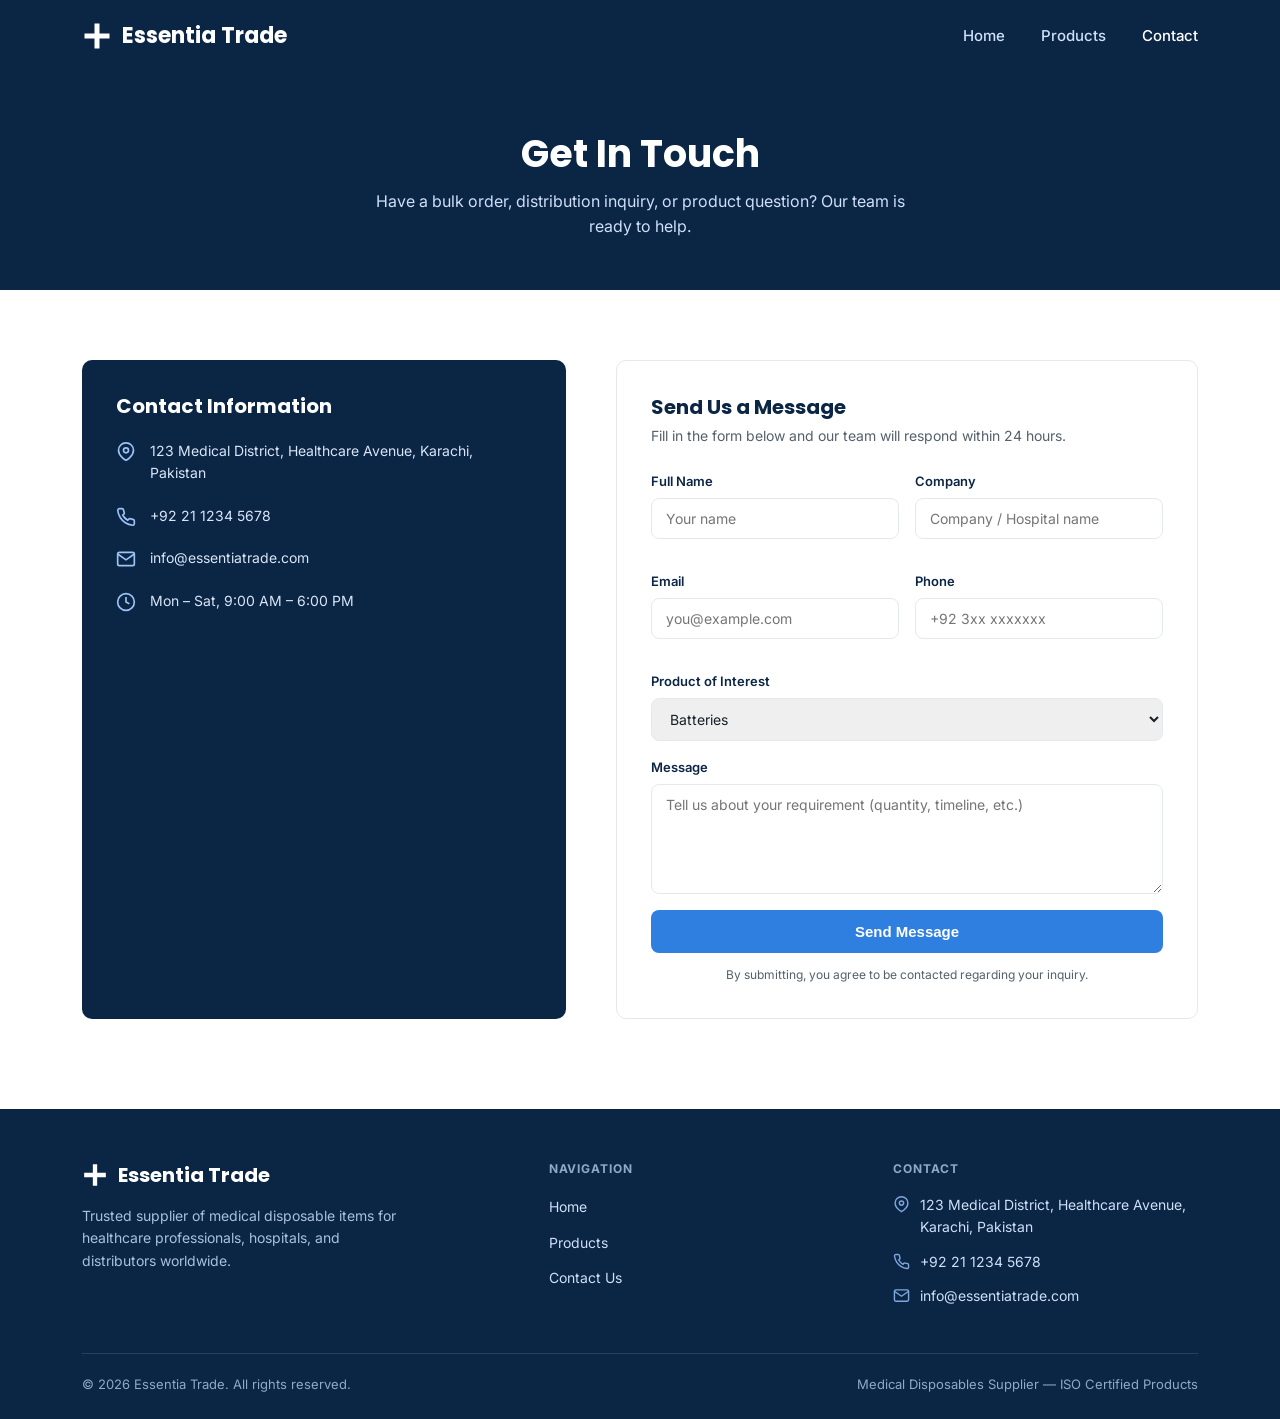
==== contact.html @ 896a2178 "Add files via upload" ====
<!DOCTYPE html>
<html lang="en">
<head>
<meta charset="UTF-8">
<meta name="viewport" content="width=device-width, initial-scale=1.0">
<title>Contact | Essentia Trade</title>
<link rel="preconnect" href="https://fonts.googleapis.com">
<link href="https://fonts.googleapis.com/css2?family=Poppins:wght@600;700&family=Inter:wght@400;500;600;700&display=swap" rel="stylesheet">
<link rel="stylesheet" href="style.css">
</head>
<body>

<header>
  <div class="nav-wrap">
    <a href="index.html" class="logo">
      <svg viewBox="0 0 24 24" fill="currentColor"><path d="M10 2h4v8h8v4h-8v8h-4v-8H2v-4h8V2z"/></svg>
      Essentia Trade
    </a>
    <button class="nav-toggle" id="navToggle" aria-label="Menu">&#9776;</button>
    <nav>
      <ul id="navList">
        <li><a href="index.html">Home</a></li>
        <li><a href="products.html">Products</a></li>
        <li><a href="contact.html" class="active">Contact</a></li>
      </ul>
    </nav>
  </div>
</header>

<section class="page-hero">
  <div class="container">
    <h1>Get In Touch</h1>
    <p>Have a bulk order, distribution inquiry, or product question? Our team is ready to help.</p>
  </div>
</section>

<section class="container">
  <div class="contact-wrap">

    <div class="contact-info-card">
      <h3>Contact Information</h3>
      <div class="contact-row">
        <svg viewBox="0 0 24 24" fill="none" stroke="currentColor" stroke-width="2"><path d="M21 10c0 7-9 12-9 12s-9-5-9-12a9 9 0 0118 0z"/><circle cx="12" cy="10" r="3"/></svg>
        <span>123 Medical District, Healthcare Avenue, Karachi, Pakistan</span>
      </div>
      <div class="contact-row">
        <svg viewBox="0 0 24 24" fill="none" stroke="currentColor" stroke-width="2"><path d="M22 16.92v3a2 2 0 01-2.18 2 19.79 19.79 0 01-8.63-3.07 19.5 19.5 0 01-6-6 19.79 19.79 0 01-3.07-8.67A2 2 0 014.11 2h3a2 2 0 012 1.72c.13.96.36 1.9.7 2.81a2 2 0 01-.45 2.11L8.09 9.91a16 16 0 006 6l1.27-1.27a2 2 0 012.11-.45c.9.34 1.85.57 2.81.7A2 2 0 0122 16.92z"/></svg>
        <span>+92 21 1234 5678</span>
      </div>
      <div class="contact-row">
        <svg viewBox="0 0 24 24" fill="none" stroke="currentColor" stroke-width="2"><rect x="2" y="4" width="20" height="16" rx="2"/><path d="M22 6l-10 7L2 6"/></svg>
        <span>info@essentiatrade.com</span>
      </div>
      <div class="contact-row">
        <svg viewBox="0 0 24 24" fill="none" stroke="currentColor" stroke-width="2"><circle cx="12" cy="12" r="10"/><path d="M12 6v6l4 2"/></svg>
        <span>Mon &ndash; Sat, 9:00 AM &ndash; 6:00 PM</span>
      </div>
    </div>

    <div class="form-card">
      <h3>Send Us a Message</h3>
      <p>Fill in the form below and our team will respond within 24 hours.</p>
      <form id="contactForm">
        <div class="form-row">
          <div class="form-group">
            <label for="fname">Full Name</label>
            <input type="text" id="fname" name="fname" placeholder="Your name" required>
          </div>
          <div class="form-group">
            <label for="company">Company</label>
            <input type="text" id="company" name="company" placeholder="Company / Hospital name">
          </div>
        </div>
        <div class="form-row">
          <div class="form-group">
            <label for="email">Email</label>
            <input type="email" id="email" name="email" placeholder="you@example.com" required>
          </div>
          <div class="form-group">
            <label for="phone">Phone</label>
            <input type="tel" id="phone" name="phone" placeholder="+92 3xx xxxxxxx">
          </div>
        </div>
        <div class="form-group">
          <label for="product">Product of Interest</label>
          <select id="product" name="product">
            <option>Batteries</option>
            <option>CPR Mask</option>
            <option>Medical Disposable Filters</option>
            <option>Air Filters</option>
            <option>Other / Not sure</option>
          </select>
        </div>
        <div class="form-group">
          <label for="message">Message</label>
          <textarea id="message" name="message" placeholder="Tell us about your requirement (quantity, timeline, etc.)" required></textarea>
        </div>
        <button type="submit" class="submit-btn">Send Message</button>
        <p class="form-note">By submitting, you agree to be contacted regarding your inquiry.</p>
      </form>
    </div>

  </div>
</section>

<footer>
  <div class="container">
    <div class="footer-grid">
      <div>
        <div class="footer-logo">
          <svg viewBox="0 0 24 24" fill="currentColor"><path d="M10 2h4v8h8v4h-8v8h-4v-8H2v-4h8V2z"/></svg>
          Essentia Trade
        </div>
        <p>Trusted supplier of medical disposable items for healthcare professionals, hospitals, and distributors worldwide.</p>
      </div>
      <div>
        <h5>NAVIGATION</h5>
        <ul>
          <li><a href="index.html">Home</a></li>
          <li><a href="products.html">Products</a></li>
          <li><a href="contact.html">Contact Us</a></li>
        </ul>
      </div>
      <div>
        <h5>CONTACT</h5>
        <div class="footer-contact-row">
          <svg viewBox="0 0 24 24" fill="none" stroke="currentColor" stroke-width="2"><path d="M21 10c0 7-9 12-9 12s-9-5-9-12a9 9 0 0118 0z"/><circle cx="12" cy="10" r="3"/></svg>
          <span>123 Medical District, Healthcare Avenue, Karachi, Pakistan</span>
        </div>
        <div class="footer-contact-row">
          <svg viewBox="0 0 24 24" fill="none" stroke="currentColor" stroke-width="2"><path d="M22 16.92v3a2 2 0 01-2.18 2 19.79 19.79 0 01-8.63-3.07 19.5 19.5 0 01-6-6 19.79 19.79 0 01-3.07-8.67A2 2 0 014.11 2h3a2 2 0 012 1.72c.13.96.36 1.9.7 2.81a2 2 0 01-.45 2.11L8.09 9.91a16 16 0 006 6l1.27-1.27a2 2 0 012.11-.45c.9.34 1.85.57 2.81.7A2 2 0 0122 16.92z"/></svg>
          <span>+92 21 1234 5678</span>
        </div>
        <div class="footer-contact-row">
          <svg viewBox="0 0 24 24" fill="none" stroke="currentColor" stroke-width="2"><rect x="2" y="4" width="20" height="16" rx="2"/><path d="M22 6l-10 7L2 6"/></svg>
          <span>info@essentiatrade.com</span>
        </div>
      </div>
    </div>
    <div class="footer-bottom">
      <span>&copy; 2026 Essentia Trade. All rights reserved.</span>
      <span>Medical Disposables Supplier — ISO Certified Products</span>
    </div>
  </div>
</footer>

<script>
  document.getElementById('navToggle').addEventListener('click', function () {
    document.getElementById('navList').classList.toggle('open');
  });
  document.getElementById('contactForm').addEventListener('submit', function(e){
    e.preventDefault();
    alert('Thank you! Your message has been noted. (Connect this form to an email service like Formspree to receive submissions.)');
    this.reset();
  });
</script>
</body>
</html>
---- style.css ----
:root {
  --navy: #0b2545;
  --navy-2: #123a6b;
  --blue: #2f7fe0;
  --blue-light: #eaf2fd;
  --text-dark: #17202a;
  --text-mid: #55606b;
  --border: #e4e9ef;
  --white: #ffffff;
  --radius: 10px;
}

* { box-sizing: border-box; margin: 0; padding: 0; }

body {
  font-family: 'Inter', -apple-system, BlinkMacSystemFont, 'Segoe UI', sans-serif;
  color: var(--text-dark);
  line-height: 1.6;
  background: var(--white);
}

h1, h2, h3, h4 {
  font-family: 'Poppins', 'Inter', sans-serif;
  font-weight: 700;
  color: var(--navy);
  line-height: 1.2;
}

a { text-decoration: none; color: inherit; }
img, svg { display: block; max-width: 100%; }
.container { max-width: 1180px; margin: 0 auto; padding: 0 32px; }

/* ---------- Header ---------- */
header {
  background: var(--navy);
  position: sticky;
  top: 0;
  z-index: 100;
}
.nav-wrap {
  display: flex;
  align-items: center;
  justify-content: space-between;
  padding: 18px 32px;
  max-width: 1180px;
  margin: 0 auto;
}
.logo {
  display: flex;
  align-items: center;
  gap: 10px;
  color: var(--white);
  font-size: 22px;
  font-weight: 700;
  font-family: 'Poppins', sans-serif;
}
.logo svg { width: 30px; height: 30px; }
nav ul {
  display: flex;
  list-style: none;
  gap: 36px;
  align-items: center;
}
nav a {
  color: #cfe0f7;
  font-weight: 500;
  font-size: 15px;
  transition: color .2s;
}
nav a:hover, nav a.active { color: var(--white); }
.btn-quote {
  background: var(--blue);
  color: var(--white) !important;
  padding: 10px 20px;
  border-radius: 8px;
  font-weight: 600;
  font-size: 14px;
}
.btn-quote:hover { background: #2569c2; }

/* Mobile nav toggle */
.nav-toggle { display: none; background: none; border: none; color: var(--white); font-size: 26px; cursor: pointer; }

@media (max-width: 820px) {
  nav ul { display: none; }
  .nav-toggle { display: block; }
  nav ul.open {
    display: flex;
    flex-direction: column;
    position: absolute;
    top: 68px;
    left: 0;
    right: 0;
    background: var(--navy);
    padding: 20px 32px;
    gap: 18px;
  }
}

/* ---------- Hero ---------- */
.hero {
  position: relative;
  background: linear-gradient(135deg, rgba(11,37,69,.92), rgba(18,58,107,.85));
  padding: 100px 0 70px;
  overflow: hidden;
}
.hero::after {
  content: "";
  position: absolute;
  inset: 0;
  background: radial-gradient(circle at 80% 20%, rgba(47,127,224,.25), transparent 60%);
  pointer-events: none;
}
.hero-inner { position: relative; max-width: 720px; }
.eyebrow {
  display: inline-block;
  border: 1px solid rgba(255,255,255,.35);
  color: #cfe0f7;
  font-size: 12px;
  font-weight: 600;
  letter-spacing: .08em;
  padding: 6px 14px;
  border-radius: 6px;
  margin-bottom: 22px;
}
.hero h1 {
  color: var(--white);
  font-size: 46px;
  margin-bottom: 22px;
}
.hero p {
  color: #d9e6f7;
  font-size: 17px;
  max-width: 600px;
  margin-bottom: 32px;
}
.hero-ctas { display: flex; gap: 14px; flex-wrap: wrap; }
.btn-primary {
  background: var(--blue);
  color: var(--white);
  padding: 13px 26px;
  border-radius: 8px;
  font-weight: 600;
  font-size: 15px;
  display: inline-flex;
  align-items: center;
  gap: 8px;
}
.btn-primary:hover { background: #2569c2; }
.btn-secondary {
  background: transparent;
  border: 1px solid rgba(255,255,255,.4);
  color: var(--white);
  padding: 13px 26px;
  border-radius: 8px;
  font-weight: 600;
  font-size: 15px;
}
.btn-secondary:hover { background: rgba(255,255,255,.08); }

/* ---------- Stats bar ---------- */
.stats {
  background: var(--navy-2);
  padding: 40px 0;
}
.stats .container {
  display: grid;
  grid-template-columns: repeat(4, 1fr);
  text-align: center;
}
.stats .stat + .stat { border-left: 1px solid rgba(255,255,255,.15); }
.stats .num {
  color: var(--white);
  font-size: 30px;
  font-weight: 700;
  font-family: 'Poppins', sans-serif;
}
.stats .label { color: #b9cbe3; font-size: 14px; margin-top: 4px; }

.badges {
  background: var(--blue-light);
  padding: 20px 0;
}
.badges .container {
  display: flex;
  justify-content: center;
  gap: 44px;
  flex-wrap: wrap;
}
.badge { display: flex; align-items: center; gap: 8px; color: var(--navy); font-size: 14px; font-weight: 600; }
.badge svg { width: 18px; height: 18px; }

/* ---------- About / feature split ---------- */
.split {
  display: grid;
  grid-template-columns: 1fr 1fr;
  gap: 60px;
  padding: 90px 0;
  align-items: center;
}
.split .eyebrow-plain {
  color: var(--blue);
  font-weight: 700;
  font-size: 13px;
  letter-spacing: .08em;
  margin-bottom: 12px;
  display: block;
}
.split h2 { font-size: 32px; margin-bottom: 18px; }
.split p { color: var(--text-mid); margin-bottom: 16px; }

.feature-list { display: flex; flex-direction: column; gap: 16px; }
.feature-card {
  background: var(--blue-light);
  border-left: 3px solid var(--blue);
  border-radius: 8px;
  padding: 18px 20px;
  display: flex;
  gap: 14px;
}
.feature-card svg { flex-shrink: 0; width: 22px; height: 22px; color: var(--blue); margin-top: 2px; }
.feature-card h4 { font-size: 15px; margin-bottom: 4px; }
.feature-card p { color: var(--text-mid); font-size: 14px; margin: 0; }

/* ---------- Product grid (shared: home preview + products page) ---------- */
.section-head { text-align: center; max-width: 620px; margin: 0 auto 50px; }
.section-head .eyebrow-plain { color: var(--blue); font-weight: 700; font-size: 13px; letter-spacing: .08em; display: block; margin-bottom: 10px; }
.section-head h2 { font-size: 32px; }

.products-section { padding: 90px 0; background: #fafbfd; }
.product-grid {
  display: grid;
  grid-template-columns: repeat(4, 1fr);
  gap: 24px;
}
.product-card {
  background: var(--white);
  border: 1px solid var(--border);
  border-radius: var(--radius);
  overflow: hidden;
  transition: transform .2s, box-shadow .2s;
}
.product-card:hover { transform: translateY(-4px); box-shadow: 0 12px 30px rgba(11,37,69,.08); }
.product-icon-wrap {
  background: var(--blue-light);
  height: 160px;
  display: flex;
  align-items: center;
  justify-content: center;
}
.product-icon-wrap svg { width: 64px; height: 64px; color: var(--blue); }
.product-body { padding: 20px; }
.product-body h4 { font-size: 17px; margin-bottom: 8px; }
.product-body p { color: var(--text-mid); font-size: 14px; margin-bottom: 14px; }
.view-details { color: var(--blue); font-weight: 600; font-size: 14px; display: inline-flex; align-items: center; gap: 6px; }

.cta-center { text-align: center; margin-top: 44px; }
.btn-dark {
  background: var(--navy);
  color: var(--white);
  padding: 14px 28px;
  border-radius: 8px;
  font-weight: 600;
  font-size: 15px;
  display: inline-flex;
  gap: 8px;
  align-items: center;
}
.btn-dark:hover { background: #081a33; }

/* ---------- Products page specific ---------- */
.page-hero {
  background: var(--navy);
  padding: 60px 0 50px;
  text-align: center;
}
.page-hero h1 { color: var(--white); font-size: 38px; margin-bottom: 12px; }
.page-hero p { color: #cfe0f7; max-width: 560px; margin: 0 auto; }

.product-detail-card {
  background: var(--white);
  border: 1px solid var(--border);
  border-radius: var(--radius);
  padding: 26px;
  display: flex;
  gap: 20px;
  align-items: flex-start;
}
.product-detail-card .icon-box {
  background: var(--blue-light);
  border-radius: 8px;
  width: 72px;
  height: 72px;
  flex-shrink: 0;
  display: flex;
  align-items: center;
  justify-content: center;
}
.product-detail-card .icon-box svg { width: 38px; height: 38px; color: var(--blue); }
.product-detail-card h3 { font-size: 18px; margin-bottom: 6px; }
.product-detail-card p { color: var(--text-mid); font-size: 14px; margin-bottom: 10px; }
.spec-list { list-style: none; display: flex; flex-direction: column; gap: 5px; }
.spec-list li { font-size: 13px; color: var(--text-mid); display: flex; gap: 8px; }
.spec-list li::before { content: "\2713"; color: var(--blue); font-weight: 700; }

.detail-grid {
  display: grid;
  grid-template-columns: 1fr 1fr;
  gap: 24px;
  padding: 70px 0 90px;
}

/* ---------- Contact page ---------- */
.contact-wrap {
  display: grid;
  grid-template-columns: 1.1fr 1fr;
  gap: 50px;
  padding: 70px 0 90px;
}
.contact-info-card {
  background: var(--navy);
  border-radius: var(--radius);
  padding: 34px;
  color: var(--white);
}
.contact-info-card h3 { color: var(--white); font-size: 20px; margin-bottom: 22px; }
.contact-row { display: flex; gap: 14px; margin-bottom: 20px; align-items: flex-start; }
.contact-row svg { width: 20px; height: 20px; color: #9dc3f4; flex-shrink: 0; margin-top: 2px; }
.contact-row span { color: #d9e6f7; font-size: 14px; }

.form-card {
  background: var(--white);
  border: 1px solid var(--border);
  border-radius: var(--radius);
  padding: 34px;
}
.form-card h3 { font-size: 20px; margin-bottom: 6px; }
.form-card > p { color: var(--text-mid); font-size: 14px; margin-bottom: 24px; }
.form-row { display: grid; grid-template-columns: 1fr 1fr; gap: 16px; margin-bottom: 16px; }
.form-group { display: flex; flex-direction: column; gap: 6px; margin-bottom: 16px; }
.form-group label { font-size: 13px; font-weight: 600; color: var(--navy); }
.form-group input, .form-group textarea, .form-group select {
  border: 1px solid var(--border);
  border-radius: 8px;
  padding: 11px 14px;
  font-size: 14px;
  font-family: inherit;
  color: var(--text-dark);
}
.form-group input:focus, .form-group textarea:focus, .form-group select:focus {
  outline: none;
  border-color: var(--blue);
  box-shadow: 0 0 0 3px rgba(47,127,224,.15);
}
.form-group textarea { resize: vertical; min-height: 110px; }
.submit-btn {
  background: var(--blue);
  color: var(--white);
  border: none;
  padding: 13px 28px;
  border-radius: 8px;
  font-weight: 600;
  font-size: 15px;
  cursor: pointer;
  width: 100%;
}
.submit-btn:hover { background: #2569c2; }
.form-note { font-size: 12px; color: var(--text-mid); margin-top: 12px; text-align: center; }

/* ---------- Footer ---------- */
footer {
  background: var(--navy);
  color: #cfe0f7;
  padding: 50px 0 24px;
}
.footer-grid {
  display: grid;
  grid-template-columns: 1.4fr 1fr 1fr;
  gap: 40px;
  padding-bottom: 34px;
}
.footer-logo {
  display: flex;
  align-items: center;
  gap: 10px;
  color: var(--white);
  font-size: 20px;
  font-weight: 700;
  font-family: 'Poppins', sans-serif;
  margin-bottom: 14px;
}
.footer-logo svg { width: 26px; height: 26px; }
.footer-grid p { font-size: 14px; color: #a9c1de; max-width: 320px; }
.footer-grid h5 { color: #8fa9c9; font-size: 12px; letter-spacing: .08em; text-transform: uppercase; margin-bottom: 16px; }
.footer-grid ul { list-style: none; display: flex; flex-direction: column; gap: 10px; }
.footer-grid a { font-size: 14px; color: #cfe0f7; }
.footer-grid a:hover { color: var(--white); }
.footer-contact-row { display: flex; gap: 10px; font-size: 14px; margin-bottom: 12px; align-items: flex-start; }
.footer-contact-row svg { width: 17px; height: 17px; color: #7ea8dd; flex-shrink: 0; margin-top: 2px; }
.footer-bottom {
  border-top: 1px solid rgba(255,255,255,.12);
  padding-top: 20px;
  display: flex;
  justify-content: space-between;
  font-size: 13px;
  color: #8fa9c9;
  flex-wrap: wrap;
  gap: 10px;
}

@media (max-width: 900px) {
  .split, .detail-grid, .contact-wrap, .footer-grid { grid-template-columns: 1fr; }
  .product-grid { grid-template-columns: repeat(2, 1fr); }
  .stats .container { grid-template-columns: repeat(2, 1fr); row-gap: 24px; }
  .stats .stat:nth-child(3) { border-left: none; }
  .form-row { grid-template-columns: 1fr; }
  .hero h1 { font-size: 34px; }
}
@media (max-width: 520px) {
  .product-grid { grid-template-columns: 1fr; }
}
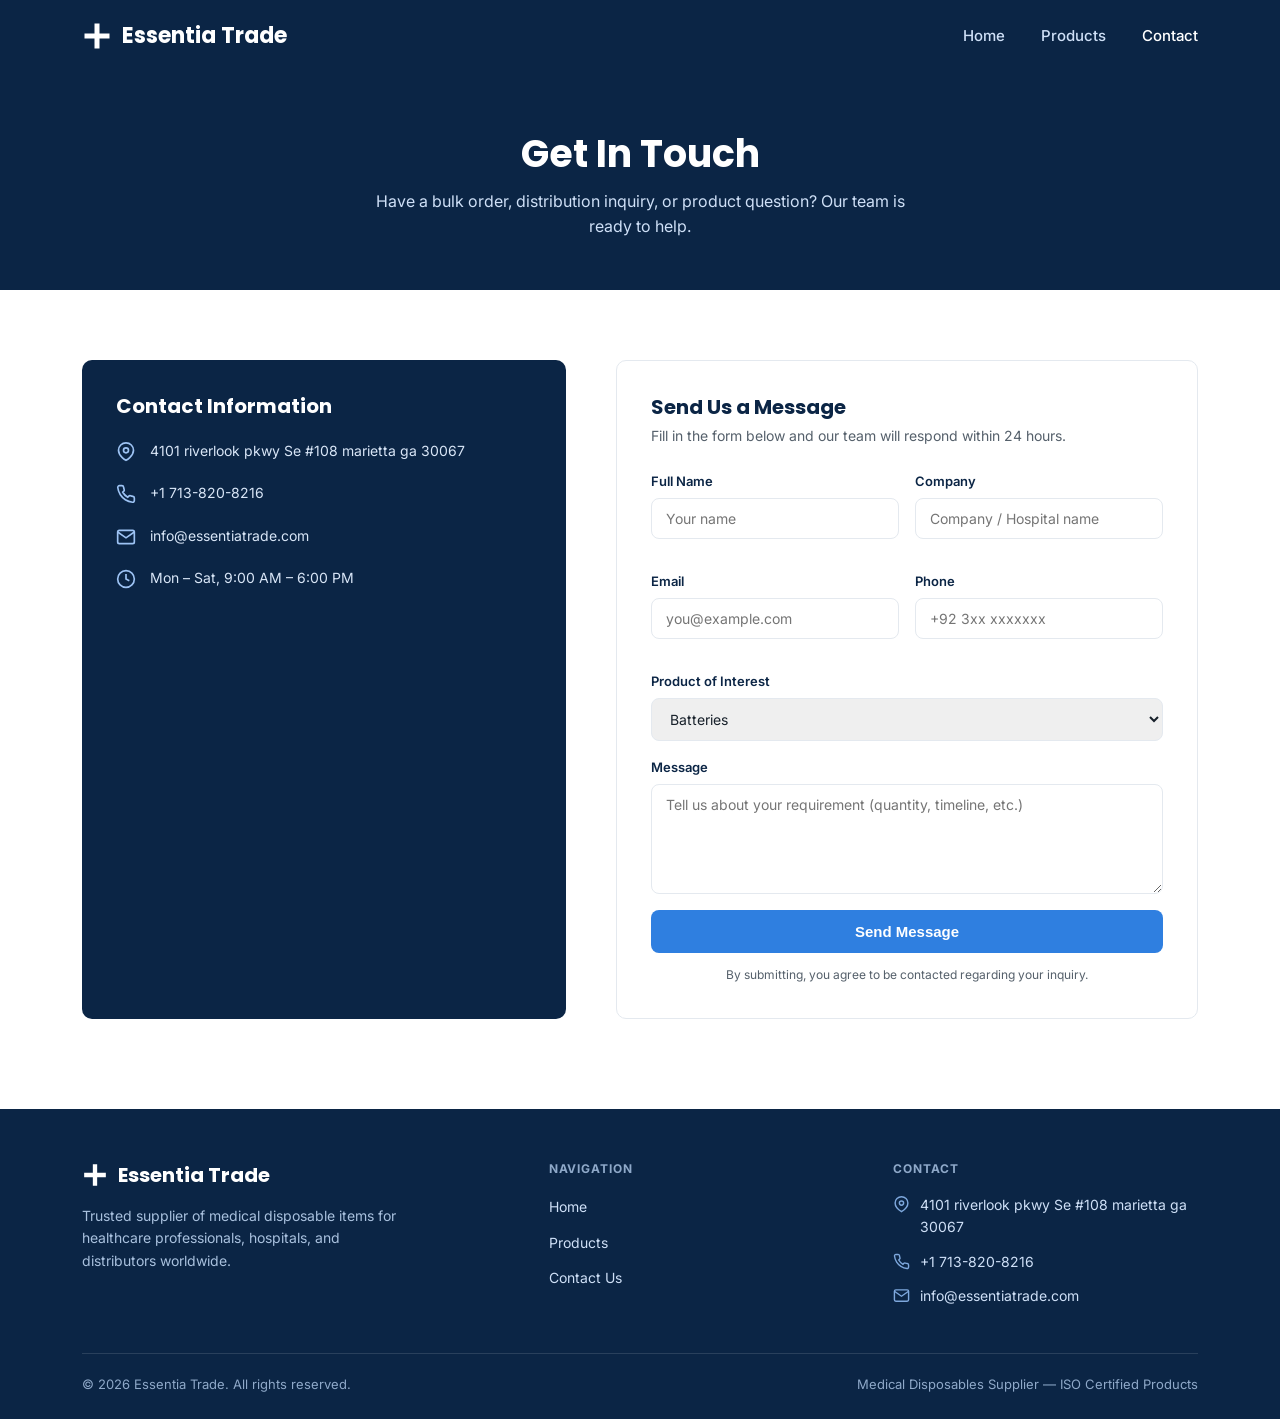
==== commit 4fd11715: "Update contact.html" ====
--- a/contact.html
+++ b/contact.html
@@ -41,11 +41,11 @@
       <h3>Contact Information</h3>
       <div class="contact-row">
         <svg viewBox="0 0 24 24" fill="none" stroke="currentColor" stroke-width="2"><path d="M21 10c0 7-9 12-9 12s-9-5-9-12a9 9 0 0118 0z"/><circle cx="12" cy="10" r="3"/></svg>
-        <span>123 Medical District, Healthcare Avenue, Karachi, Pakistan</span>
+        <span>4101 riverlook pkwy Se #108 marietta ga 30067</span>
       </div>
       <div class="contact-row">
         <svg viewBox="0 0 24 24" fill="none" stroke="currentColor" stroke-width="2"><path d="M22 16.92v3a2 2 0 01-2.18 2 19.79 19.79 0 01-8.63-3.07 19.5 19.5 0 01-6-6 19.79 19.79 0 01-3.07-8.67A2 2 0 014.11 2h3a2 2 0 012 1.72c.13.96.36 1.9.7 2.81a2 2 0 01-.45 2.11L8.09 9.91a16 16 0 006 6l1.27-1.27a2 2 0 012.11-.45c.9.34 1.85.57 2.81.7A2 2 0 0122 16.92z"/></svg>
-        <span>+92 21 1234 5678</span>
+        <span>+1 713-820-8216</span>
       </div>
       <div class="contact-row">
         <svg viewBox="0 0 24 24" fill="none" stroke="currentColor" stroke-width="2"><rect x="2" y="4" width="20" height="16" rx="2"/><path d="M22 6l-10 7L2 6"/></svg>
@@ -60,7 +60,7 @@
     <div class="form-card">
       <h3>Send Us a Message</h3>
       <p>Fill in the form below and our team will respond within 24 hours.</p>
-      <form id="contactForm">
+      <form id="contactForm" action="https://formspree.io/f/mdaqqqgq" method="POST">
         <div class="form-row">
           <div class="form-group">
             <label for="fname">Full Name</label>
@@ -125,11 +125,11 @@
         <h5>CONTACT</h5>
         <div class="footer-contact-row">
           <svg viewBox="0 0 24 24" fill="none" stroke="currentColor" stroke-width="2"><path d="M21 10c0 7-9 12-9 12s-9-5-9-12a9 9 0 0118 0z"/><circle cx="12" cy="10" r="3"/></svg>
-          <span>123 Medical District, Healthcare Avenue, Karachi, Pakistan</span>
+          <span>4101 riverlook pkwy Se #108 marietta ga 30067</span>
         </div>
         <div class="footer-contact-row">
           <svg viewBox="0 0 24 24" fill="none" stroke="currentColor" stroke-width="2"><path d="M22 16.92v3a2 2 0 01-2.18 2 19.79 19.79 0 01-8.63-3.07 19.5 19.5 0 01-6-6 19.79 19.79 0 01-3.07-8.67A2 2 0 014.11 2h3a2 2 0 012 1.72c.13.96.36 1.9.7 2.81a2 2 0 01-.45 2.11L8.09 9.91a16 16 0 006 6l1.27-1.27a2 2 0 012.11-.45c.9.34 1.85.57 2.81.7A2 2 0 0122 16.92z"/></svg>
-          <span>+92 21 1234 5678</span>
+          <span>+1 713-820-8216</span>
         </div>
         <div class="footer-contact-row">
           <svg viewBox="0 0 24 24" fill="none" stroke="currentColor" stroke-width="2"><rect x="2" y="4" width="20" height="16" rx="2"/><path d="M22 6l-10 7L2 6"/></svg>
@@ -150,8 +150,28 @@
   });
   document.getElementById('contactForm').addEventListener('submit', function(e){
     e.preventDefault();
-    alert('Thank you! Your message has been noted. (Connect this form to an email service like Formspree to receive submissions.)');
-    this.reset();
+    const form = this;
+    const btn = form.querySelector('.submit-btn');
+    const originalText = btn.textContent;
+    btn.textContent = 'Sending...';
+    btn.disabled = true;
+    fetch(form.action, {
+      method: 'POST',
+      body: new FormData(form),
+      headers: { 'Accept': 'application/json' }
+    }).then(response => {
+      if (response.ok) {
+        alert('Thank you! Your message has been sent — we will get back to you within 24 hours.');
+        form.reset();
+      } else {
+        alert('Something went wrong. Please try again or email us directly at info@essentiatrade.com.');
+      }
+    }).catch(() => {
+      alert('Something went wrong. Please try again or email us directly at info@essentiatrade.com.');
+    }).finally(() => {
+      btn.textContent = originalText;
+      btn.disabled = false;
+    });
   });
 </script>
 </body>
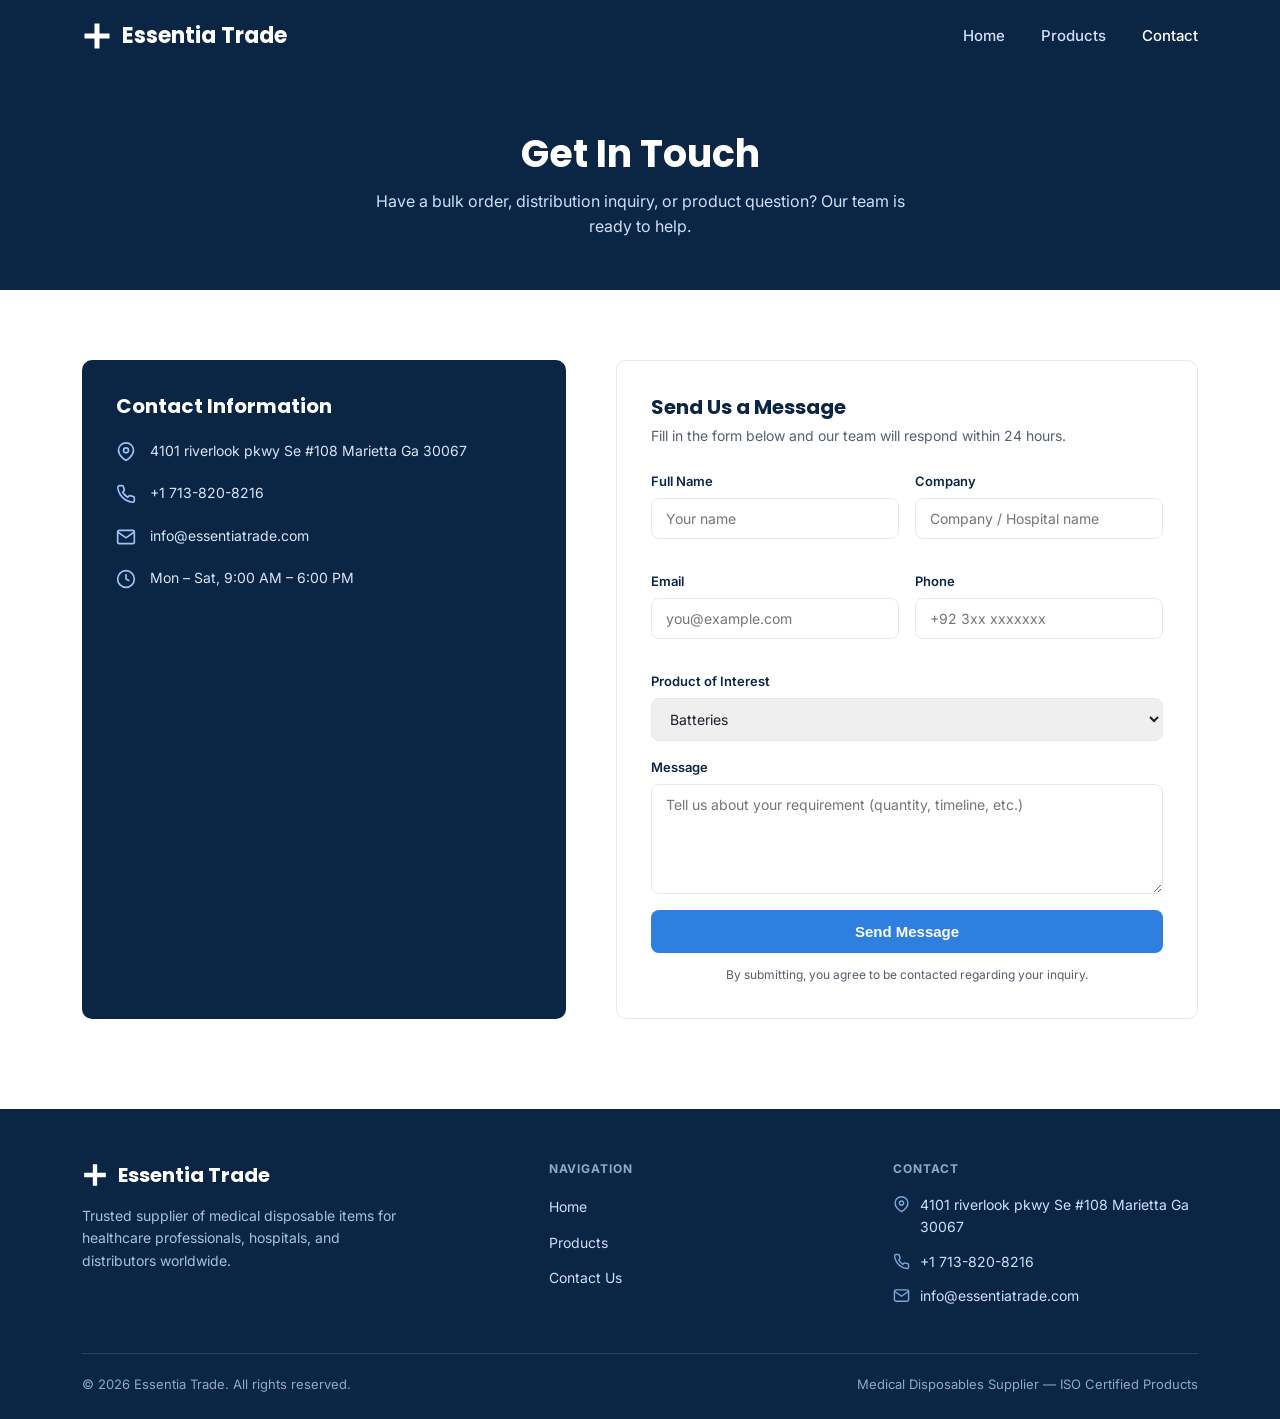
==== commit e8971158: "Update contact.html" ====
--- a/contact.html
+++ b/contact.html
@@ -41,7 +41,7 @@
       <h3>Contact Information</h3>
       <div class="contact-row">
         <svg viewBox="0 0 24 24" fill="none" stroke="currentColor" stroke-width="2"><path d="M21 10c0 7-9 12-9 12s-9-5-9-12a9 9 0 0118 0z"/><circle cx="12" cy="10" r="3"/></svg>
-        <span>4101 riverlook pkwy Se #108 marietta ga 30067</span>
+        <span>4101 riverlook pkwy Se #108 Marietta Ga 30067</span>
       </div>
       <div class="contact-row">
         <svg viewBox="0 0 24 24" fill="none" stroke="currentColor" stroke-width="2"><path d="M22 16.92v3a2 2 0 01-2.18 2 19.79 19.79 0 01-8.63-3.07 19.5 19.5 0 01-6-6 19.79 19.79 0 01-3.07-8.67A2 2 0 014.11 2h3a2 2 0 012 1.72c.13.96.36 1.9.7 2.81a2 2 0 01-.45 2.11L8.09 9.91a16 16 0 006 6l1.27-1.27a2 2 0 012.11-.45c.9.34 1.85.57 2.81.7A2 2 0 0122 16.92z"/></svg>
@@ -125,7 +125,7 @@
         <h5>CONTACT</h5>
         <div class="footer-contact-row">
           <svg viewBox="0 0 24 24" fill="none" stroke="currentColor" stroke-width="2"><path d="M21 10c0 7-9 12-9 12s-9-5-9-12a9 9 0 0118 0z"/><circle cx="12" cy="10" r="3"/></svg>
-          <span>4101 riverlook pkwy Se #108 marietta ga 30067</span>
+          <span>4101 riverlook pkwy Se #108 Marietta Ga 30067</span>
         </div>
         <div class="footer-contact-row">
           <svg viewBox="0 0 24 24" fill="none" stroke="currentColor" stroke-width="2"><path d="M22 16.92v3a2 2 0 01-2.18 2 19.79 19.79 0 01-8.63-3.07 19.5 19.5 0 01-6-6 19.79 19.79 0 01-3.07-8.67A2 2 0 014.11 2h3a2 2 0 012 1.72c.13.96.36 1.9.7 2.81a2 2 0 01-.45 2.11L8.09 9.91a16 16 0 006 6l1.27-1.27a2 2 0 012.11-.45c.9.34 1.85.57 2.81.7A2 2 0 0122 16.92z"/></svg>
